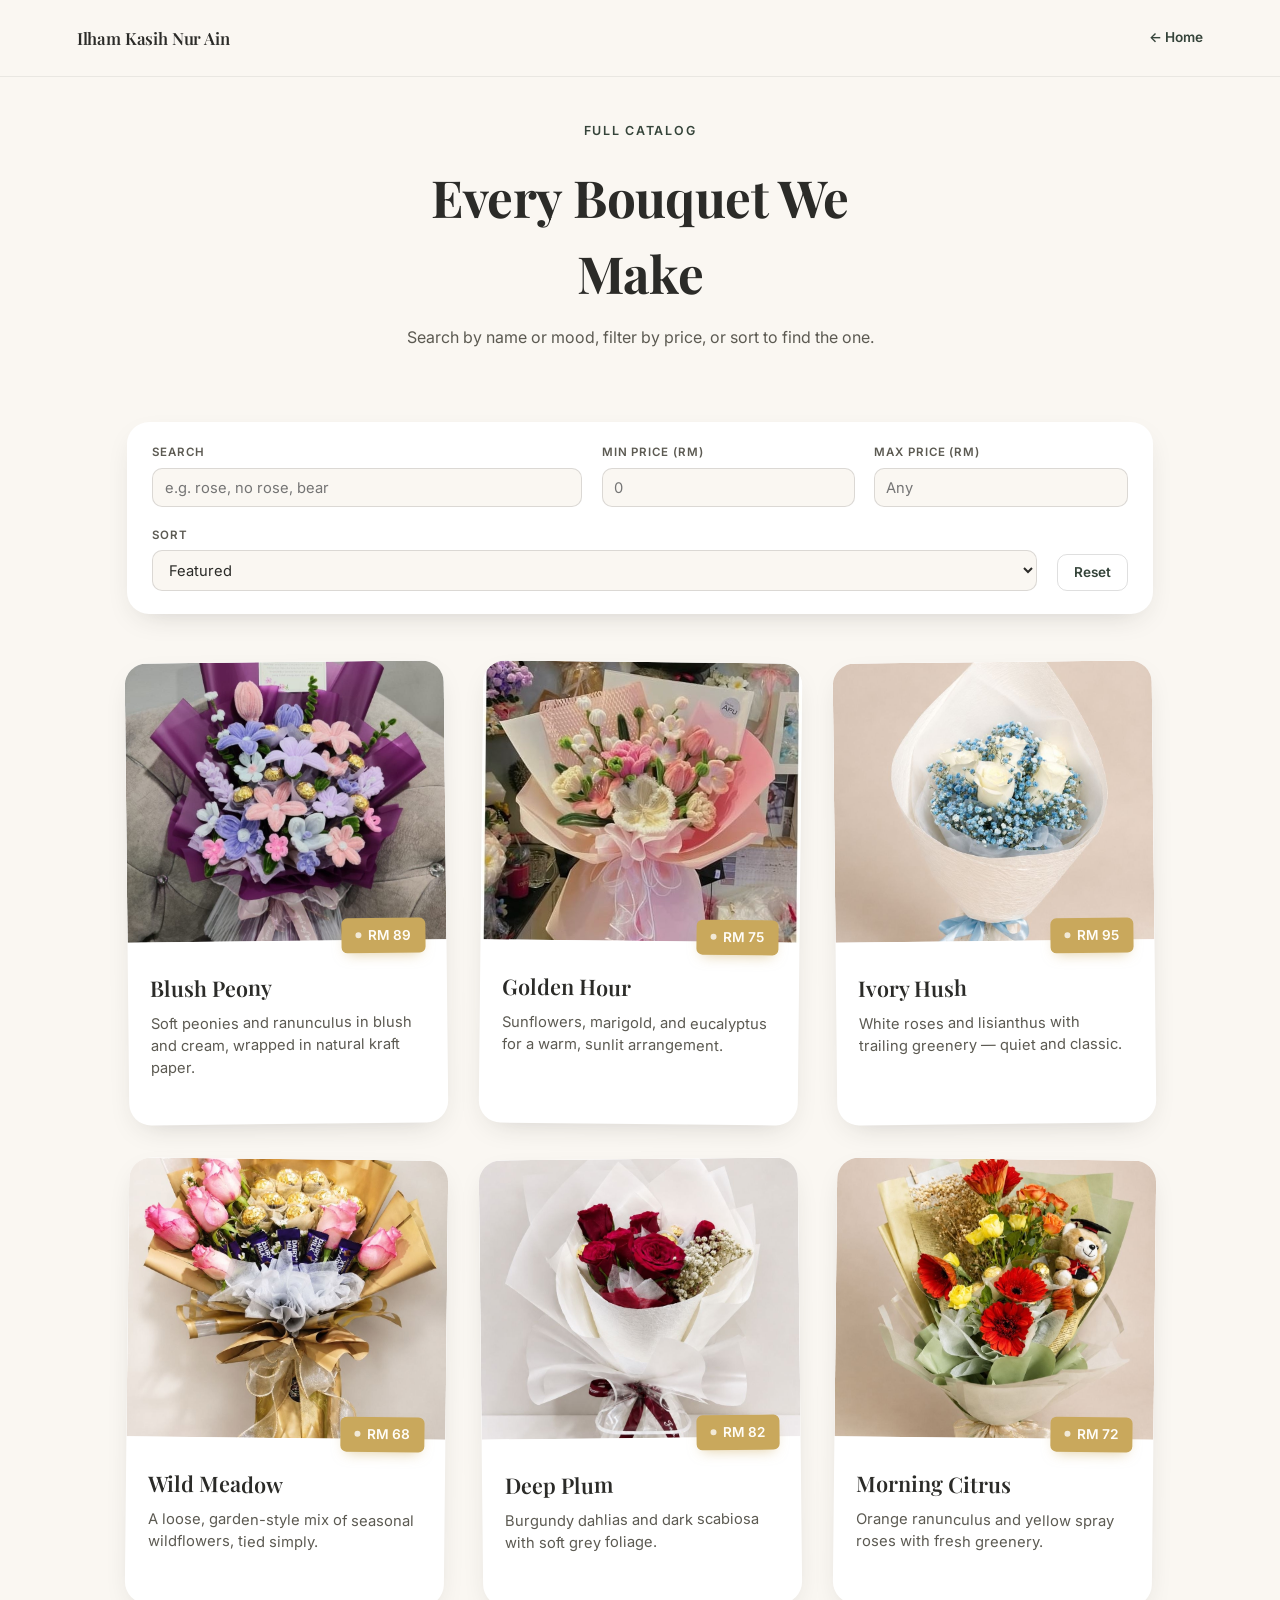
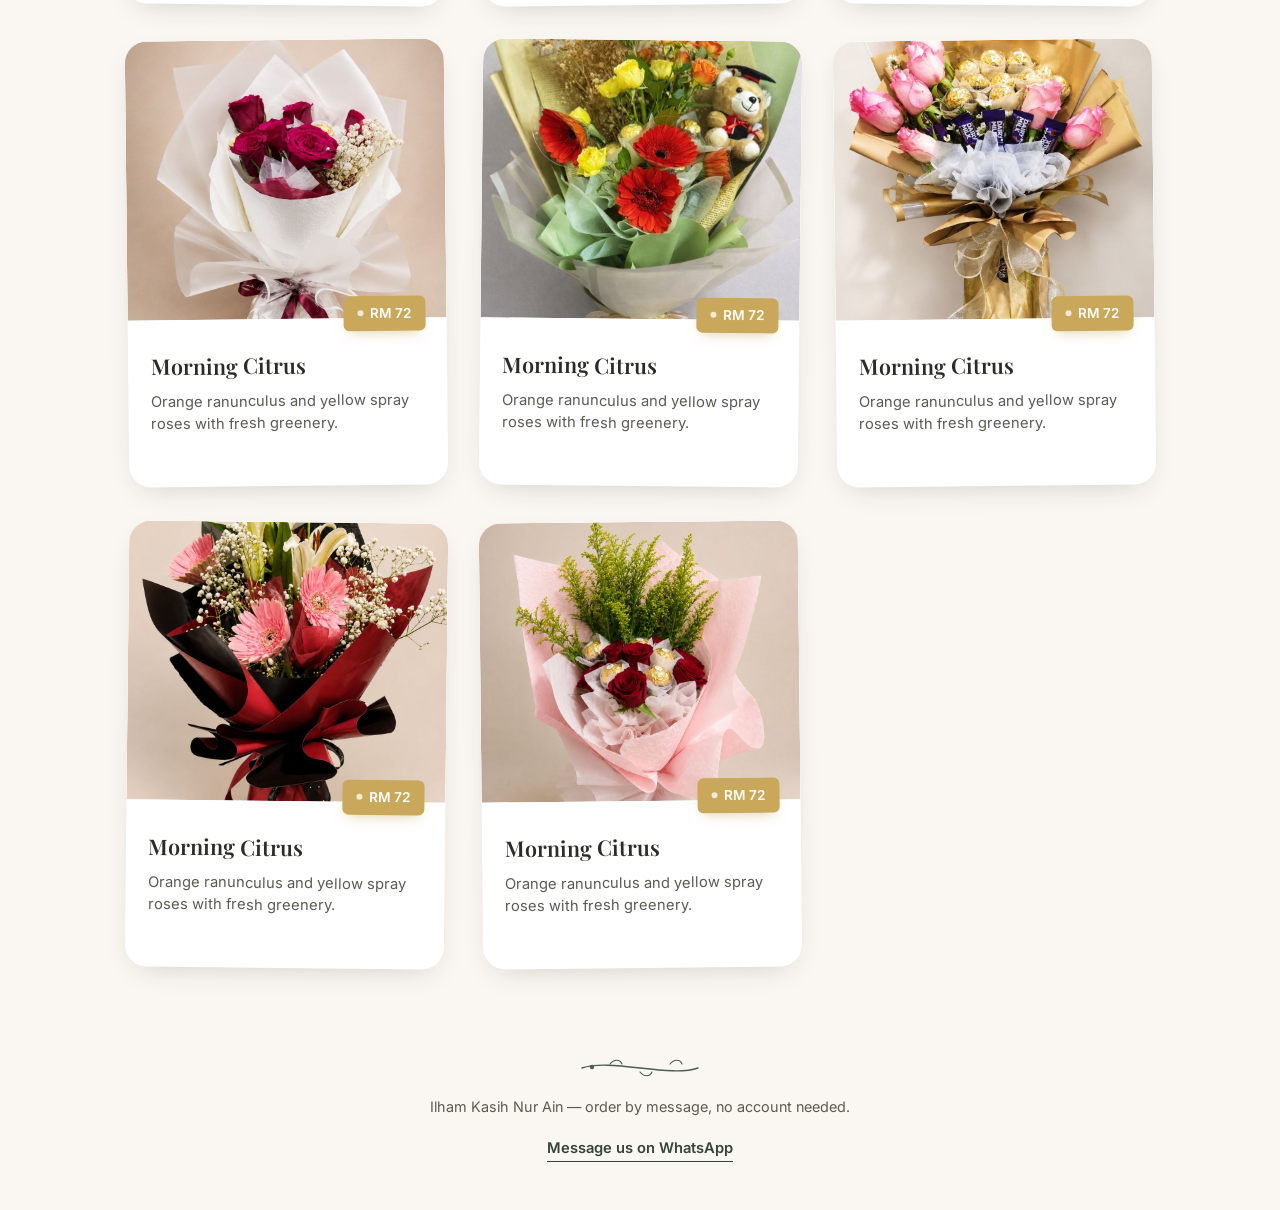
==== catalog.html @ 479053b6 "change pages layout" ====
<!DOCTYPE html>
<html lang="en">
<head>
<meta charset="UTF-8">
<meta name="viewport" content="width=device-width, initial-scale=1.0">
<title>Full Catalog — Ilham Kasih Nur Ain</title>
<link rel="preconnect" href="https://fonts.googleapis.com">
<link href="https://fonts.googleapis.com/css2?family=Playfair+Display:ital,wght@0,500;0,600;0,700;1,500&family=Inter:wght@400;500;600&display=swap" rel="stylesheet">
<link rel="stylesheet" href="styles/style.css">
</head>
<body>

  <!-- decorative stem divider, reused as signature element -->
  <template id="sprig-template">
    <svg class="sprig" viewBox="0 0 120 24" fill="none" xmlns="http://www.w3.org/2000/svg" aria-hidden="true">
      <path d="M2 12 C 30 2, 90 22, 118 12" stroke="currentColor" stroke-width="1.4" stroke-linecap="round"/>
      <path d="M30 8 C 34 3, 40 3, 42 8" stroke="currentColor" stroke-width="1.2" stroke-linecap="round"/>
      <path d="M60 16 C 64 21, 70 21, 72 16" stroke="currentColor" stroke-width="1.2" stroke-linecap="round"/>
      <path d="M90 8 C 94 3, 100 3, 102 8" stroke="currentColor" stroke-width="1.2" stroke-linecap="round"/>
      <circle cx="12" cy="11" r="2.2" fill="currentColor"/>
    </svg>
  </template>

  <nav class="site-nav">
    <a class="site-nav-mark" href="index.html">Ilham Kasih Nur Ain</a>
    <a class="site-nav-link" href="index.html">← Home</a>
  </nav>

  <header class="catalog-header">
    <p class="eyebrow">Full Catalog</p>
    <h1 class="catalog-title">Every Bouquet We Make</h1>
    <p class="catalog-subtitle">Search by name or mood, filter by price, or sort to find the one.</p>
  </header>

  <main>
    <section class="catalog">
      <div class="catalog-toolbar">
        <div class="toolbar-field toolbar-search">
          <label for="search-input">Search</label>
          <input type="text" id="search-input" placeholder="e.g. rose, no rose, bear">
        </div>
        <div class="toolbar-field">
          <label for="price-min">Min price (RM)</label>
          <input type="number" id="price-min" min="0" placeholder="0">
        </div>
        <div class="toolbar-field">
          <label for="price-max">Max price (RM)</label>
          <input type="number" id="price-max" min="0" placeholder="Any">
        </div>
        <div class="toolbar-field">
          <label for="sort-select">Sort</label>
          <select id="sort-select">
            <option value="featured">Featured</option>
            <option value="price-asc">Price: Low to High</option>
            <option value="price-desc">Price: High to Low</option>
          </select>
        </div>
        <button type="button" class="toolbar-reset" id="reset-filters">Reset</button>
      </div>

      <div class="grid" id="product-grid">
        <!-- Rendered by catalog.js -->
      </div>

      <p class="catalog-empty" id="catalog-empty" hidden>No bouquets match your search — try different terms or widen your price range.</p>
    </section>
  </main>

  <footer class="site-footer">
    <div class="sprig-slot" data-sprig></div>
    <p>Ilham Kasih Nur Ain — order by message, no account needed.</p>
    <a class="footer-whatsapp" id="footer-whatsapp" href="#" target="_blank" rel="noopener">Message us on WhatsApp</a>
  </footer>

  <script src="products.js"></script>
  <script src="/scripts/common.js"></script>
  <script src="/scripts/catalog.js"></script>
</body>
</html>
---- styles/style.css ----
/* ── Tokens ───────────────────────────────────────────────── */
:root {
  --ivory: #FAF7F2;
  --sage: #4A5D4E;
  --sage-deep: #35443A;
  --blush: #E8C4C0;
  --gold: #C9A85C;
  --ink: #2B2B28;
  --ink-soft: #5C5A52;
  --card-bg: #FFFFFF;
  --radius-lg: 22px;
  --radius-sm: 10px;
  --shadow-card: 0 10px 30px -14px rgba(43, 43, 40, 0.25);
  --serif: 'Playfair Display', Georgia, serif;
  --sans: 'Inter', -apple-system, BlinkMacSystemFont, sans-serif;
}

* { box-sizing: border-box; }

html { scroll-behavior: smooth; }

body {
  margin: 0;
  background: var(--ivory);
  color: var(--ink);
  font-family: var(--sans);
  line-height: 1.5;
  -webkit-font-smoothing: antialiased;
}

img { max-width: 100%; display: block; }

a { color: inherit; }

:focus-visible {
  outline: 2px solid var(--sage);
  outline-offset: 3px;
}

@media (prefers-reduced-motion: reduce) {
  * { animation: none !important; transition: none !important; }
  html { scroll-behavior: auto; }
}

/* ── Sprig motif (signature element) ─────────────────────────── */
.sprig-slot { display: flex; justify-content: center; color: var(--sage); margin: 0 auto; }
.sprig { width: 120px; height: 24px; color: inherit; }

/* ── Site nav ─────────────────────────────────────────────── */
.site-nav {
  display: flex;
  align-items: center;
  justify-content: space-between;
  padding: 1.6rem 6vw;
  border-bottom: 1px solid rgba(43, 43, 40, 0.08);
}

.site-nav-mark {
  font-family: var(--serif);
  font-weight: 600;
  font-size: 1.05rem;
  text-decoration: none;
  color: var(--ink);
  letter-spacing: -0.01em;
}

.site-nav-link {
  font-family: var(--sans);
  font-weight: 600;
  font-size: 0.85rem;
  text-decoration: none;
  color: var(--sage-deep);
  border-bottom: 1.5px solid transparent;
  transition: color 0.2s ease, border-color 0.2s ease;
}
.site-nav-link:hover { color: var(--gold); border-color: var(--gold); }

/* ── Hero ─────────────────────────────────────────────────── */
.hero {
  position: relative;
  min-height: 78vh;
  display: flex;
  align-items: center;
  padding: 6vh 6vw;
  overflow: hidden;
  background: linear-gradient(180deg, #FDFBF7 0%, var(--ivory) 100%);
}

.hero-inner {
  position: relative;
  z-index: 2;
  max-width: 560px;
}

.eyebrow {
  font-family: var(--sans);
  font-size: 0.78rem;
  letter-spacing: 0.14em;
  text-transform: uppercase;
  color: var(--sage-deep);
  font-weight: 600;
  margin: 0 0 1.1rem;
}

.hero-title {
  font-family: var(--serif);
  font-weight: 700;
  font-size: clamp(3rem, 8vw, 5.2rem);
  line-height: 0.98;
  margin: 0 0 1.1rem;
  color: var(--ink);
  letter-spacing: -0.01em;
}

.hero-sub {
  font-size: 1.08rem;
  color: var(--ink-soft);
  max-width: 40ch;
  margin: 0 0 2.1rem;
}

.hero-cta {
  display: inline-block;
  font-family: var(--sans);
  font-weight: 600;
  font-size: 0.95rem;
  text-decoration: none;
  color: var(--sage-deep);
  border-bottom: 1.5px solid var(--sage-deep);
  padding-bottom: 3px;
  transition: color 0.2s ease, border-color 0.2s ease, transform 0.2s ease;
}
.hero-cta:hover { color: var(--gold); border-color: var(--gold); transform: translateX(3px); }

.hero-motif {
  position: absolute;
  right: -5%;
  top: 50%;
  transform: translateY(-50%);
  width: min(48vw, 480px);
  height: auto;
  z-index: 1;
  opacity: 0.9;
}

@media (max-width: 780px) {
  .hero { min-height: 60vh; padding: 8vh 6vw 5vh; }
  .hero-motif { width: 70vw; opacity: 0.35; right: -12%; }
}

/* ── Catalog ──────────────────────────────────────────────── */
.catalog { padding: 4rem 6vw 2rem; max-width: 1180px; margin: 0 auto; }

.catalog-heading {
  display: flex;
  flex-direction: column;
  align-items: center;
  gap: 1rem;
  text-align: center;
  margin-bottom: 3rem;
}

.catalog-heading h2 {
  font-family: var(--serif);
  font-weight: 600;
  font-size: clamp(1.8rem, 3.5vw, 2.4rem);
  margin: 0;
}

.grid {
  display: grid;
  grid-template-columns: repeat(auto-fill, minmax(270px, 1fr));
  gap: 2.2rem;
}

/* ── Show more (home page) ────────────────────────────────── */
.show-more-wrap { text-align: center; margin-top: 3rem; }

.show-more-btn {
  display: inline-block;
  text-decoration: none;
  font-family: var(--sans);
  font-weight: 600;
  font-size: 0.92rem;
  color: #FFFDF8;
  background: var(--sage);
  padding: 0.85rem 1.8rem;
  border-radius: 999px;
  transition: background 0.2s ease, transform 0.2s ease;
}
.show-more-btn:hover { background: var(--sage-deep); transform: translateY(-2px); }

/* ── Card ─────────────────────────────────────────────────── */
.card {
  background: var(--card-bg);
  border-radius: var(--radius-lg);
  overflow: hidden;
  box-shadow: var(--shadow-card);
  transform: rotate(var(--tilt, 0deg));
  transition: transform 0.35s ease, box-shadow 0.35s ease;
  display: flex;
  flex-direction: column;
}

.card:hover {
  transform: rotate(0deg) translateY(-6px);
  box-shadow: 0 18px 40px -16px rgba(43, 43, 40, 0.32);
}

.card-image-wrap {
  aspect-ratio: 4 / 3.5;
  background: var(--blush);
  overflow: hidden;
}

.card-image {
  width: 100%;
  height: 100%;
  object-fit: cover;
}

.card-body { padding: 1rem 1.4rem 1.6rem; position: relative; }

.card-tag {
  position: absolute;
  top: -22px;
  right: 1.3rem;
  background: var(--gold);
  color: #FFFDF8;
  font-family: var(--sans);
  font-weight: 600;
  font-size: 0.85rem;
  padding: 0.45rem 0.9rem;
  border-radius: 6px;
  display: flex;
  align-items: center;
  gap: 0.4rem;
  box-shadow: 0 6px 14px -6px rgba(201, 168, 92, 0.6);
}

.card-tag-hole {
  width: 6px; height: 6px;
  border-radius: 50%;
  background: rgba(255,255,255,0.75);
  display: inline-block;
}

.card-name {
  font-family: var(--serif);
  font-weight: 600;
  font-size: 1.35rem;
  margin: 0.9rem 0 0.5rem;
}

.card-desc {
  font-size: 0.92rem;
  color: var(--ink-soft);
  margin: 0 0 1.3rem;
  min-height: 3.4em;
}

.card-cta {
  display: inline-block;
  width: 100%;
  text-align: center;
  text-decoration: none;
  background: var(--sage);
  color: #FFFDF8;
  font-weight: 600;
  font-size: 0.9rem;
  padding: 0.75rem 1rem;
  border-radius: var(--radius-sm);
  transition: background 0.2s ease;
}
.card-cta:hover { background: var(--sage-deep); }

/* ── How it works ─────────────────────────────────────────── */
.how-it-works {
  max-width: 700px;
  margin: 5rem auto 2rem;
  padding: 0 6vw;
  text-align: center;
}

.how-it-works h2 {
  font-family: var(--serif);
  font-weight: 600;
  font-size: clamp(1.6rem, 3vw, 2.1rem);
  margin: 1.2rem 0 2.2rem;
}

.steps {
  list-style: none;
  margin: 0;
  padding: 0;
  display: grid;
  gap: 1.1rem;
  text-align: left;
}

.steps li {
  background: #fff;
  border-radius: var(--radius-sm);
  padding: 1.1rem 1.3rem;
  box-shadow: var(--shadow-card);
  font-size: 0.98rem;
  color: var(--ink-soft);
}

.step-num {
  display: block;
  font-family: var(--serif);
  font-weight: 600;
  color: var(--sage-deep);
  font-size: 1.1rem;
  margin-bottom: 0.2rem;
}

/* ── Catalog page header ──────────────────────────────────── */
.catalog-header {
  max-width: 700px;
  margin: 0 auto;
  padding: 5vh 6vw 1vh;
  text-align: center;
}

.catalog-title {
  font-family: var(--serif);
  font-weight: 700;
  font-size: clamp(2.2rem, 5vw, 3.2rem);
  margin: 0.6rem 0 0.8rem;
  letter-spacing: -0.01em;
}

.catalog-subtitle {
  color: var(--ink-soft);
  font-size: 1rem;
  margin: 0;
}

/* ── Catalog toolbar ──────────────────────────────────────── */
.catalog-toolbar {
  display: flex;
  flex-wrap: wrap;
  align-items: flex-end;
  gap: 1.2rem;
  background: #fff;
  border-radius: var(--radius-lg);
  box-shadow: var(--shadow-card);
  padding: 1.4rem 1.6rem;
  margin-bottom: 3rem;
}

.toolbar-field {
  display: flex;
  flex-direction: column;
  gap: 0.4rem;
  flex: 1 1 140px;
}

.toolbar-search { flex: 2 1 220px; }

.toolbar-field label {
  font-family: var(--sans);
  font-size: 0.72rem;
  letter-spacing: 0.08em;
  text-transform: uppercase;
  font-weight: 600;
  color: var(--ink-soft);
}

.toolbar-field input,
.toolbar-field select {
  font-family: var(--sans);
  font-size: 0.92rem;
  color: var(--ink);
  border: 1px solid rgba(43, 43, 40, 0.15);
  border-radius: var(--radius-sm);
  padding: 0.6rem 0.7rem;
  background: var(--ivory);
}

.toolbar-field input:focus,
.toolbar-field select:focus {
  outline: 2px solid var(--sage);
  outline-offset: 1px;
}

.toolbar-reset {
  font-family: var(--sans);
  font-weight: 600;
  font-size: 0.85rem;
  color: var(--sage-deep);
  background: none;
  border: 1px solid rgba(43, 43, 40, 0.15);
  border-radius: var(--radius-sm);
  padding: 0.62rem 1rem;
  cursor: pointer;
  transition: background 0.2s ease, color 0.2s ease;
}
.toolbar-reset:hover { background: var(--sage); color: #FFFDF8; border-color: var(--sage); }

.catalog-empty {
  text-align: center;
  color: var(--ink-soft);
  padding: 3rem 1rem;
  font-size: 0.98rem;
}

@media (max-width: 640px) {
  .catalog-toolbar { flex-direction: column; align-items: stretch; }
  .toolbar-reset { align-self: flex-start; }
}

/* ── Footer ───────────────────────────────────────────────── */
.site-footer {
  text-align: center;
  padding: 3.5rem 6vw 3rem;
  color: var(--ink-soft);
  font-size: 0.9rem;
}

.site-footer p { margin: 1rem 0 1.2rem; }

.footer-whatsapp {
  display: inline-block;
  text-decoration: none;
  font-weight: 600;
  color: var(--sage-deep);
  border-bottom: 1.5px solid var(--sage-deep);
  padding-bottom: 2px;
  font-size: 0.92rem;
}
.footer-whatsapp:hover { color: var(--gold); border-color: var(--gold); }
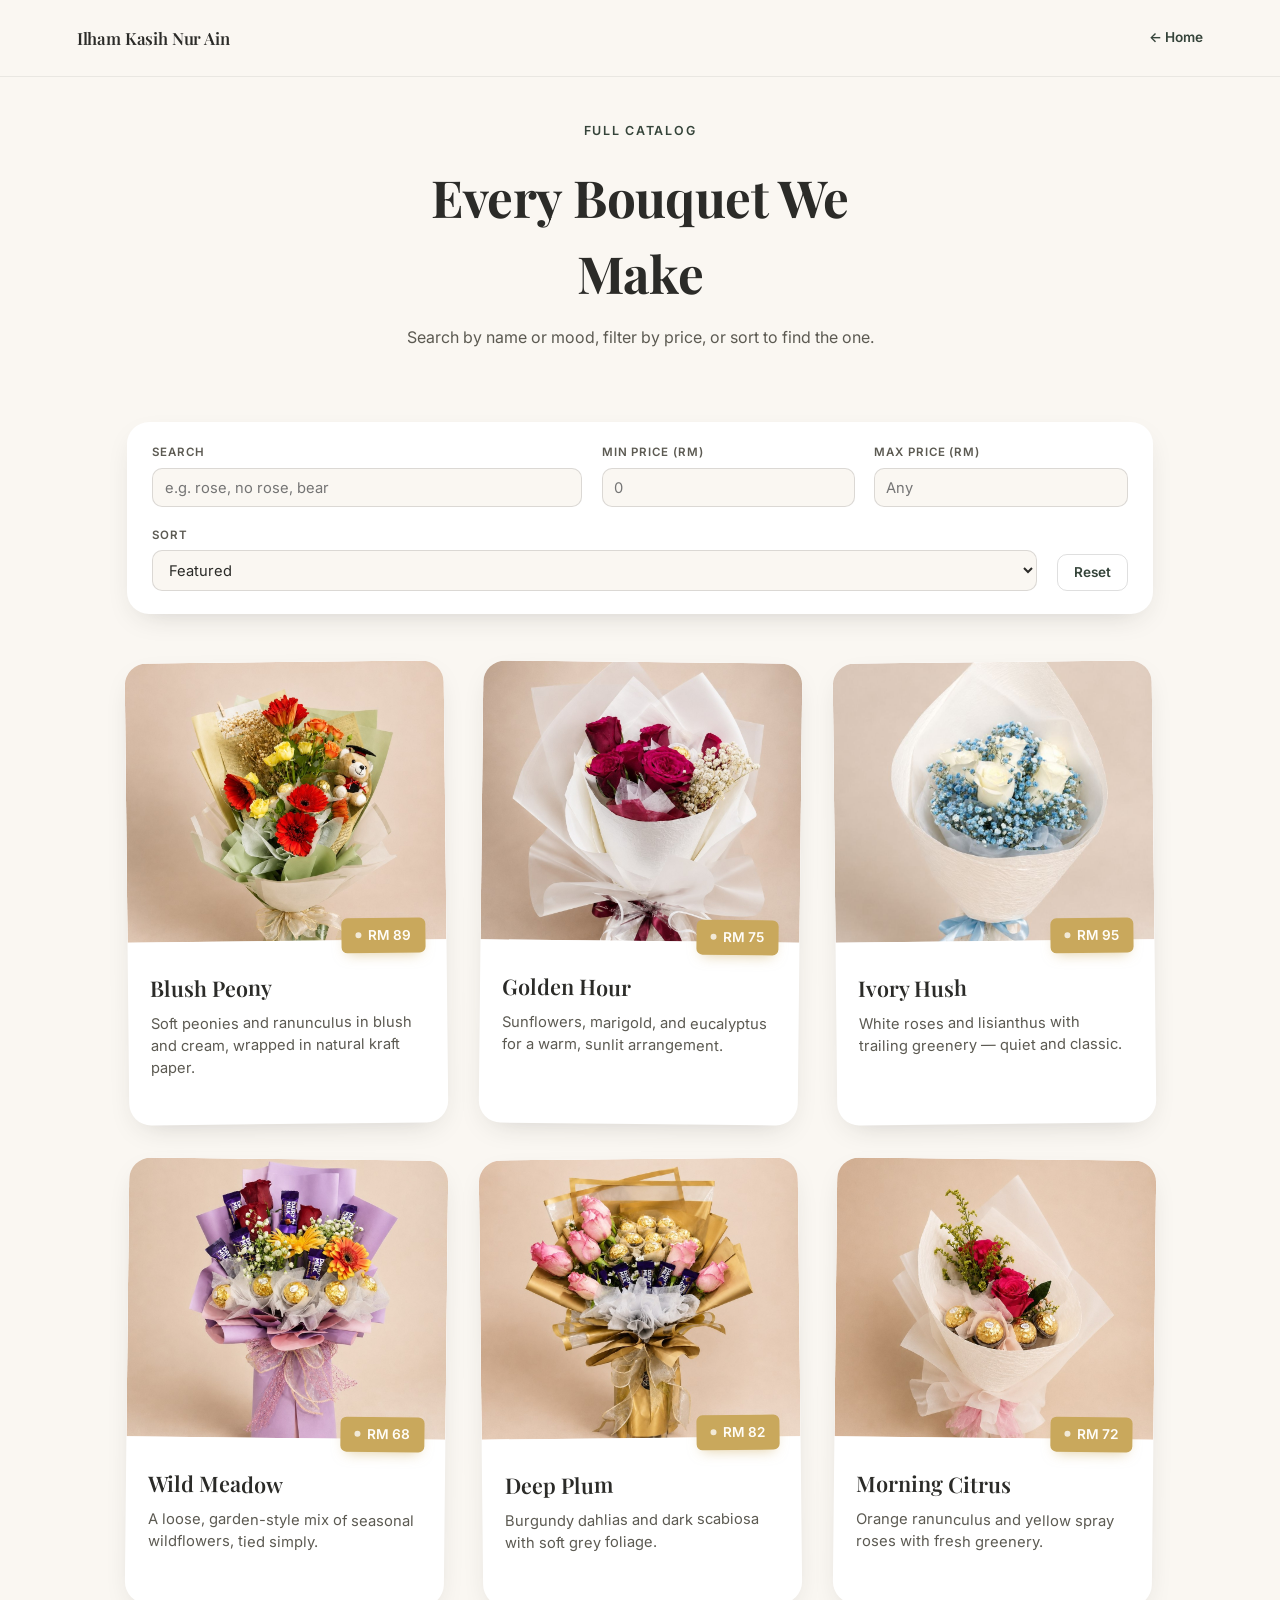
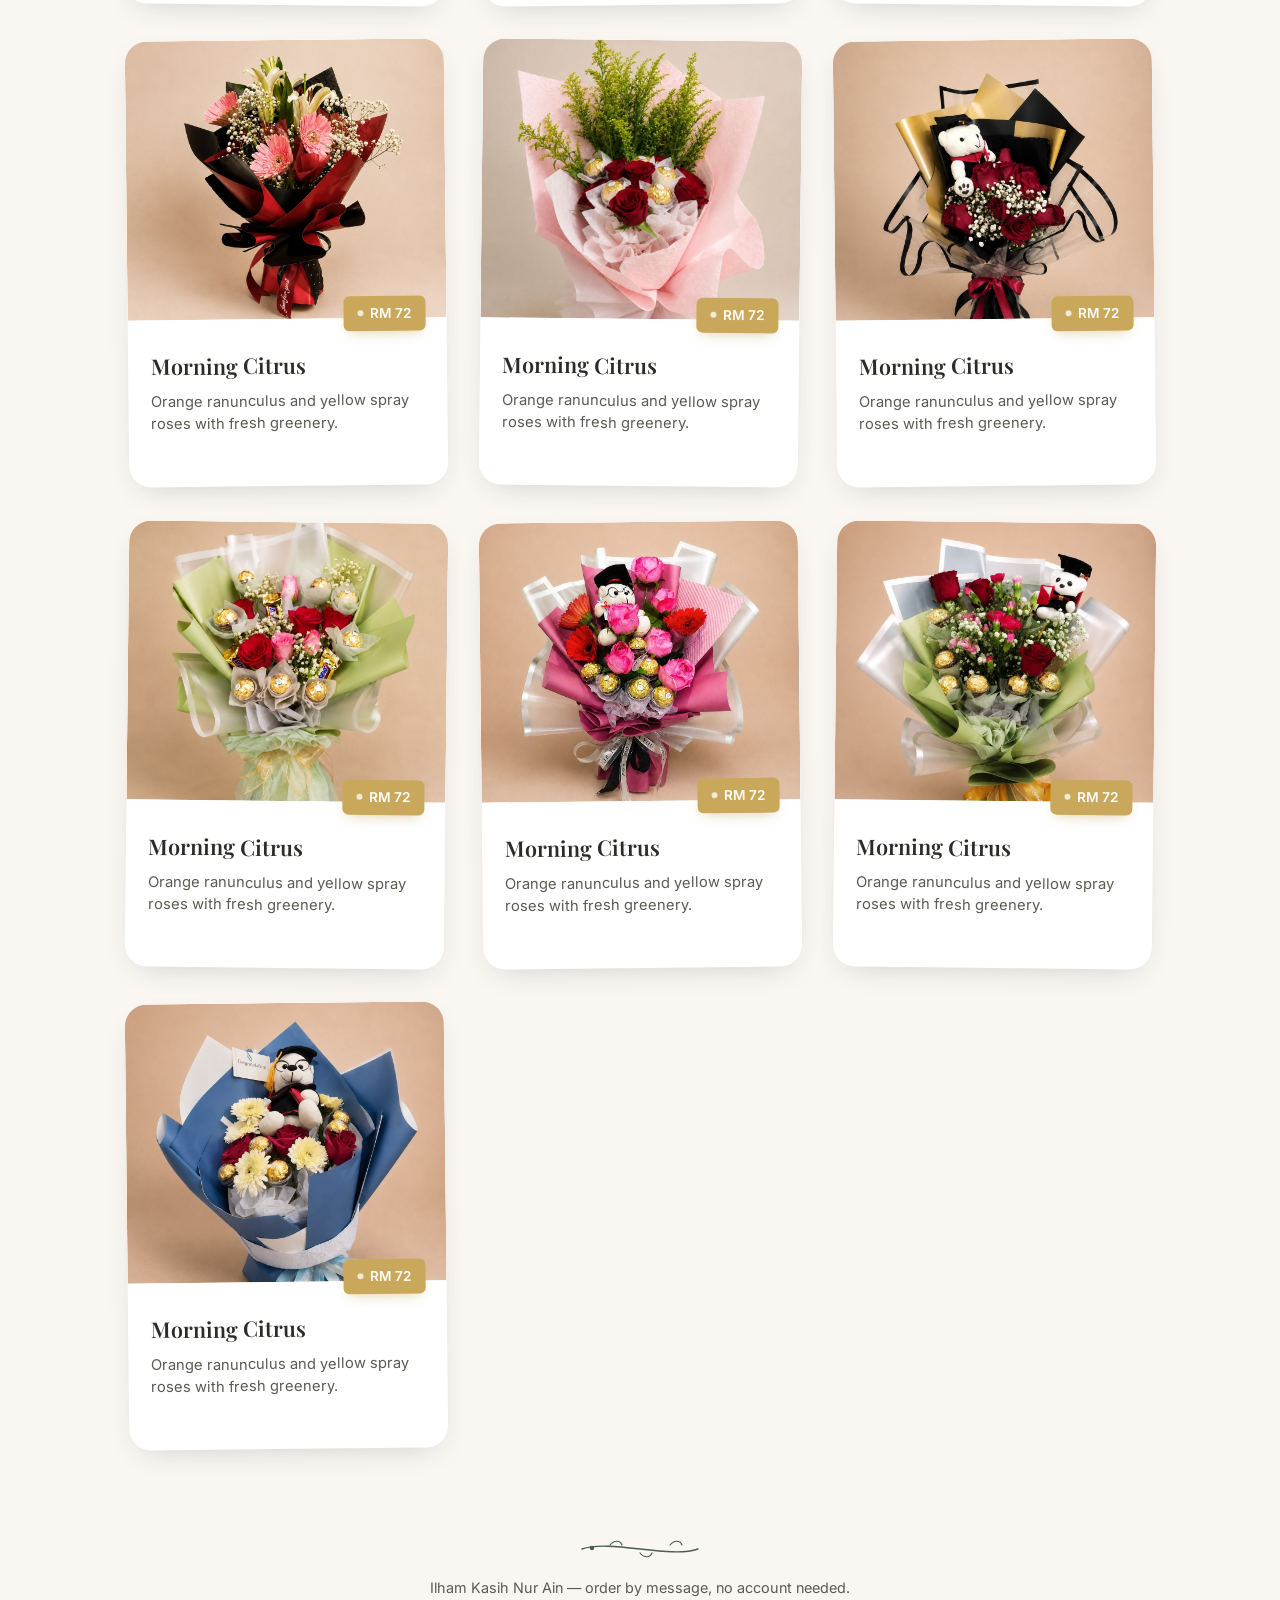
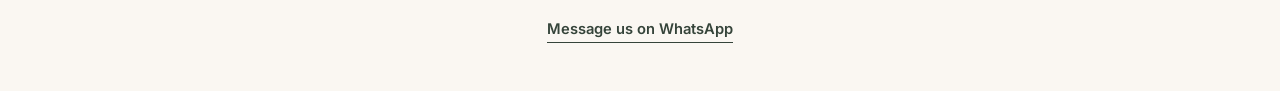
==== commit 11189965: "add icon" ====
--- a/catalog.html
+++ b/catalog.html
@@ -4,6 +4,7 @@
 <meta charset="UTF-8">
 <meta name="viewport" content="width=device-width, initial-scale=1.0">
 <title>Full Catalog — Ilham Kasih Nur Ain</title>
+<link rel="icon" href="images/icon/favicon.png" type="image/x-icon">
 <link rel="preconnect" href="https://fonts.googleapis.com">
 <link href="https://fonts.googleapis.com/css2?family=Playfair+Display:ital,wght@0,500;0,600;0,700;1,500&family=Inter:wght@400;500;600&display=swap" rel="stylesheet">
 <link rel="stylesheet" href="styles/style.css">
--- a/styles/style.css
+++ b/styles/style.css
@@ -355,10 +355,10 @@
   display: flex;
   flex-direction: column;
   gap: 0.4rem;
-  flex: 1 1 140px;
-}
-
-.toolbar-search { flex: 2 1 220px; }
+  flex: 1 1 10px;
+}
+
+.toolbar-search { flex: 2 1 10px; }
 
 .toolbar-field label {
   font-family: var(--sans);
